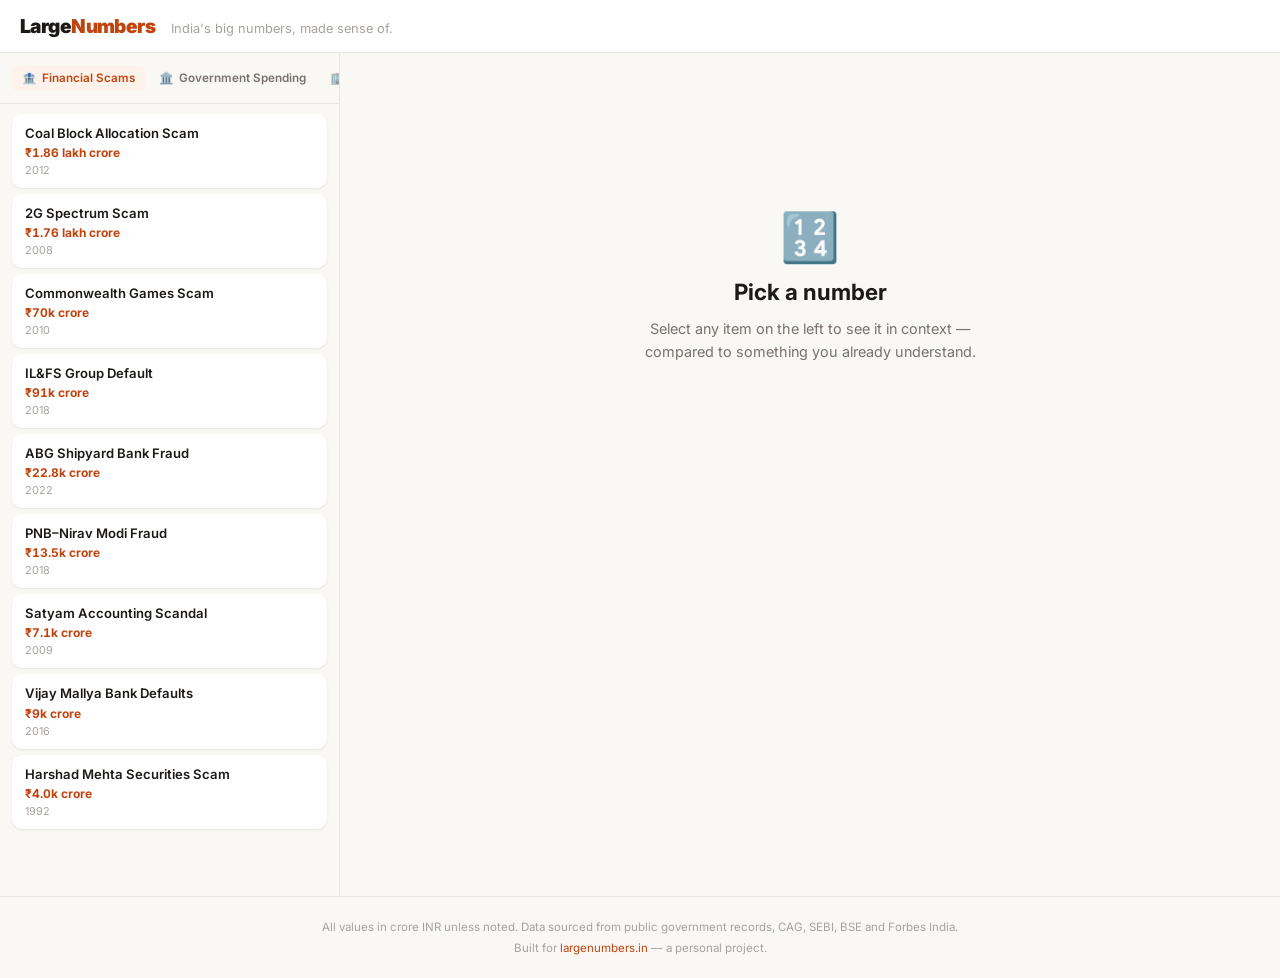
==== index.html @ 66a37976 "Initial commit — largenumbers.in static site Plain HTML + CSS + ES modules site contextualising Indi" ====
<!DOCTYPE html>
<html lang="en">
<head>
  <meta charset="UTF-8" />
  <meta name="viewport" content="width=device-width, initial-scale=1.0" />
  <title>Large Numbers — India's big numbers, made sense of</title>
  <meta name="description" content="India's most dizzying numbers — scams, budgets, corporate wealth — expressed as multiples of things you actually understand." />
  <meta property="og:title" content="Large Numbers" />
  <meta property="og:description" content="India's big numbers, made sense of." />
  <meta property="og:image" content="https://largenumbers.in/og.png" />
  <meta name="twitter:card" content="summary_large_image" />
  <link rel="preconnect" href="https://fonts.googleapis.com" />
  <link rel="preconnect" href="https://fonts.gstatic.com" crossorigin />
  <link href="https://fonts.googleapis.com/css2?family=Inter:wght@400;500;600;700;800;900&display=swap" rel="stylesheet" />
  <link rel="stylesheet" href="css/style.css" />
</head>
<body>

  <header class="site-header">
    <div class="header-inner">
      <a href="/" class="wordmark">
        <span class="wordmark-big">Large</span><span class="wordmark-accent">Numbers</span>
      </a>
      <p class="tagline">India's big numbers, made sense of.</p>
    </div>
  </header>

  <main class="main-layout">

    <!-- Left panel: picker -->
    <aside class="picker-panel">
      <nav id="category-tabs" class="category-tabs" aria-label="Categories"></nav>
      <div id="item-list" class="item-list" role="list" aria-label="Numbers"></div>
    </aside>

    <!-- Right panel: comparison -->
    <section id="comparison-panel" class="comparison-panel" aria-live="polite" aria-label="Comparison">
      <div class="empty-state">
        <div class="welcome-icon">🔢</div>
        <h2 class="welcome-title">Pick a number</h2>
        <p class="welcome-sub">Select any item on the left to see it in context — compared to something you already understand.</p>
      </div>
    </section>

  </main>

  <footer class="site-footer">
    <p>All values in crore INR unless noted. Data sourced from public government records, CAG, SEBI, BSE and Forbes India.</p>
    <p>Built for <a href="https://largenumbers.in" target="_blank">largenumbers.in</a> — a personal project.</p>
  </footer>

  <script type="module" src="js/app.js"></script>
</body>
</html>
---- css/style.css ----
/* ── Design tokens ─────────────────────────────────────────────────────────── */
:root {
  --bg:            #faf8f5;
  --surface:       #ffffff;
  --border:        #e8e4df;
  --text-primary:  #1c1917;
  --text-secondary:#78716c;
  --text-muted:    #a8a29e;
  --accent:        #c1440e;
  --accent-hover:  #a33609;
  --accent-bg:     #fef3ec;
  --accent-light:  #fde8d8;
  --dot-empty:     #f0ece7;
  --dot-full:      #c1440e;
  --dot-partial-bg:#fde8d8;

  --radius-sm: 6px;
  --radius:    10px;
  --radius-lg: 16px;
  --shadow-sm: 0 1px 3px rgba(0,0,0,.06), 0 1px 2px rgba(0,0,0,.04);
  --shadow:    0 4px 12px rgba(0,0,0,.08);
  --shadow-lg: 0 8px 24px rgba(0,0,0,.10);

  --font: 'Inter', system-ui, -apple-system, sans-serif;
}

@media (prefers-color-scheme: dark) {
  :root:not([data-theme="light"]) {
    --bg:            #141210;
    --surface:       #1e1b18;
    --border:        #2e2a26;
    --text-primary:  #f5f0eb;
    --text-secondary:#a8a29e;
    --text-muted:    #78716c;
    --accent:        #e05a1e;
    --accent-hover:  #c94d16;
    --accent-bg:     #2a1a10;
    --accent-light:  #3a2015;
    --dot-empty:     #2e2a26;
    --dot-full:      #e05a1e;
    --dot-partial-bg:#3a2015;
  }
}
:root[data-theme="dark"] {
  --bg:            #141210;
  --surface:       #1e1b18;
  --border:        #2e2a26;
  --text-primary:  #f5f0eb;
  --text-secondary:#a8a29e;
  --text-muted:    #78716c;
  --accent:        #e05a1e;
  --accent-hover:  #c94d16;
  --accent-bg:     #2a1a10;
  --accent-light:  #3a2015;
  --dot-empty:     #2e2a26;
  --dot-full:      #e05a1e;
  --dot-partial-bg:#3a2015;
}

/* ── Reset & base ───────────────────────────────────────────────────────────── */
*, *::before, *::after { box-sizing: border-box; margin: 0; padding: 0; }
html { scroll-behavior: smooth; }
body {
  font-family: var(--font);
  background: var(--bg);
  color: var(--text-primary);
  min-height: 100vh;
  display: flex;
  flex-direction: column;
  -webkit-font-smoothing: antialiased;
}
a { color: inherit; }
button { cursor: pointer; font-family: inherit; border: none; background: none; }

/* ── Header ─────────────────────────────────────────────────────────────────── */
.site-header {
  background: var(--surface);
  border-bottom: 1px solid var(--border);
  position: sticky;
  top: 0;
  z-index: 20;
}
.header-inner {
  max-width: 1280px;
  margin: 0 auto;
  padding: 14px 20px;
  display: flex;
  align-items: baseline;
  gap: 16px;
}
.wordmark {
  text-decoration: none;
  font-size: 1.2rem;
  font-weight: 900;
  letter-spacing: -0.03em;
  white-space: nowrap;
}
.wordmark-big { color: var(--text-primary); }
.wordmark-accent { color: var(--accent); }
.tagline {
  font-size: 0.8rem;
  color: var(--text-muted);
  font-weight: 400;
}

/* ── Main layout ────────────────────────────────────────────────────────────── */
.main-layout {
  flex: 1;
  display: grid;
  grid-template-columns: 340px 1fr;
  max-width: 1280px;
  margin: 0 auto;
  width: 100%;
  align-items: start;
  gap: 0;
}

/* ── Picker panel ───────────────────────────────────────────────────────────── */
.picker-panel {
  border-right: 1px solid var(--border);
  position: sticky;
  top: 57px;    /* header height */
  height: calc(100vh - 57px);
  overflow-y: auto;
  display: flex;
  flex-direction: column;
}

.category-tabs {
  display: flex;
  gap: 4px;
  padding: 12px 12px;
  border-bottom: 1px solid var(--border);
  flex-shrink: 0;
  overflow-x: auto;
  scrollbar-width: none;
}
.category-tabs::-webkit-scrollbar { display: none; }
.tab-btn {
  display: flex;
  align-items: center;
  gap: 5px;
  padding: 6px 10px;
  border-radius: var(--radius-sm);
  font-size: 0.73rem;
  font-weight: 600;
  color: var(--text-secondary);
  transition: background 0.15s, color 0.15s;
  white-space: nowrap;
  flex-shrink: 0;
}
.tab-btn:hover { background: var(--dot-empty); color: var(--text-primary); }
.tab-btn.active {
  background: var(--accent-bg);
  color: var(--accent);
}
.tab-emoji { font-size: 1em; }

.item-list {
  padding: 10px 12px 24px;
  display: flex;
  flex-direction: column;
  gap: 6px;
  overflow-y: auto;
}
.item-card {
  display: flex;
  flex-direction: column;
  align-items: flex-start;
  gap: 3px;
  padding: 10px 12px;
  border-radius: var(--radius);
  border: 1.5px solid transparent;
  text-align: left;
  transition: background 0.12s, border-color 0.12s;
  background: var(--surface);
  box-shadow: var(--shadow-sm);
}
.item-card:hover {
  background: var(--accent-bg);
  border-color: var(--accent-light);
}
.item-card.active {
  background: var(--accent-bg);
  border-color: var(--accent);
}
.item-label {
  font-size: 0.82rem;
  font-weight: 600;
  color: var(--text-primary);
  line-height: 1.3;
}
.item-card.active .item-label { color: var(--accent); }
.item-value {
  font-size: 0.75rem;
  font-weight: 700;
  color: var(--accent);
  font-variant-numeric: tabular-nums;
}
.item-year {
  font-size: 0.68rem;
  color: var(--text-muted);
}

/* ── Comparison panel ───────────────────────────────────────────────────────── */
.comparison-panel {
  padding: 32px 40px;
  min-height: calc(100vh - 57px);
}

/* Empty / welcome state */
.empty-state {
  display: flex;
  flex-direction: column;
  align-items: center;
  justify-content: center;
  text-align: center;
  min-height: 400px;
  gap: 12px;
}
.welcome-icon { font-size: 3rem; }
.welcome-title { font-size: 1.4rem; font-weight: 700; color: var(--text-primary); }
.welcome-sub { font-size: 0.9rem; color: var(--text-secondary); max-width: 340px; line-height: 1.6; }

/* Comparison card */
.comparison-card {
  display: flex;
  flex-direction: column;
  gap: 24px;
  max-width: 680px;
}

.comparison-header {
  display: flex;
  flex-direction: column;
  gap: 4px;
}
.item-name-display {
  font-size: 1.5rem;
  font-weight: 800;
  line-height: 1.2;
  letter-spacing: -0.02em;
  color: var(--text-primary);
}
.item-value-display {
  font-size: 0.85rem;
  color: var(--text-secondary);
  font-weight: 500;
}

/* Hero ratio */
.ratio-hero {
  display: flex;
  align-items: baseline;
  gap: 14px;
  flex-wrap: wrap;
  padding: 28px 32px;
  background: var(--accent-bg);
  border-radius: var(--radius-lg);
  border: 1.5px solid var(--accent-light);
}
.ratio-number {
  font-size: clamp(3rem, 10vw, 5.5rem);
  font-weight: 900;
  letter-spacing: -0.04em;
  line-height: 1;
  color: var(--accent);
}
.ratio-ref {
  font-size: 1rem;
  font-weight: 600;
  color: var(--text-secondary);
  max-width: 200px;
  line-height: 1.3;
}

.comparison-sentence {
  font-size: 1rem;
  line-height: 1.7;
  color: var(--text-secondary);
}

/* Dot grid */
.dot-grid {
  display: flex;
  flex-wrap: wrap;
  gap: 7px;
  padding: 16px;
  background: var(--surface);
  border-radius: var(--radius);
  border: 1px solid var(--border);
}
.dot {
  width: 36px;
  height: 36px;
  border-radius: 6px;
  flex-shrink: 0;
}
.dot-full {
  background: var(--dot-full);
}
.dot-partial {
  background: linear-gradient(
    to top,
    var(--dot-full) var(--fill),
    var(--dot-empty) var(--fill)
  );
  border: 1.5px solid var(--border);
}

.overflow-note {
  font-size: 0.75rem;
  color: var(--text-muted);
  padding-left: 2px;
}
.group-label {
  font-size: 0.72rem;
  color: var(--text-muted);
  padding-left: 2px;
}

/* Compare-to dropdown */
.ref-dropdown-wrap {
  display: flex;
  align-items: center;
  gap: 10px;
  flex-wrap: wrap;
}
.ref-label {
  font-size: 0.8rem;
  font-weight: 600;
  color: var(--text-secondary);
  white-space: nowrap;
}
.ref-select {
  font-family: var(--font);
  font-size: 0.82rem;
  font-weight: 500;
  color: var(--text-primary);
  background: var(--surface);
  border: 1.5px solid var(--border);
  border-radius: var(--radius-sm);
  padding: 6px 10px;
  cursor: pointer;
  max-width: 320px;
  transition: border-color 0.12s;
}
.ref-select:hover { border-color: var(--accent); }
.ref-select:focus { outline: 2px solid var(--accent); outline-offset: 1px; border-color: var(--accent); }

/* Context + sources */
.item-context {
  padding: 14px 16px;
  border-left: 3px solid var(--accent);
  background: var(--surface);
  border-radius: 0 var(--radius-sm) var(--radius-sm) 0;
}
.context-text {
  font-size: 0.85rem;
  color: var(--text-secondary);
  line-height: 1.6;
}

.sources-row {
  display: flex;
  align-items: center;
  gap: 10px;
  flex-wrap: wrap;
}
.sources-label {
  font-size: 0.75rem;
  color: var(--text-muted);
  font-weight: 500;
}
.source-link {
  font-size: 0.75rem;
  color: var(--accent);
  text-decoration: none;
  border-bottom: 1px solid var(--accent-light);
  padding-bottom: 1px;
  transition: border-color 0.1s;
}
.source-link:hover { border-color: var(--accent); }

/* Share */
.share-row { display: flex; }
.share-btn {
  padding: 9px 18px;
  background: var(--surface);
  border: 1.5px solid var(--border);
  border-radius: var(--radius-sm);
  font-size: 0.82rem;
  font-weight: 600;
  color: var(--text-secondary);
  transition: background 0.12s, border-color 0.12s, color 0.12s;
}
.share-btn:hover {
  background: var(--accent-bg);
  border-color: var(--accent);
  color: var(--accent);
}

/* ── Footer ─────────────────────────────────────────────────────────────────── */
.site-footer {
  border-top: 1px solid var(--border);
  padding: 20px;
  text-align: center;
  font-size: 0.72rem;
  color: var(--text-muted);
  line-height: 1.8;
}
.site-footer a { color: var(--accent); text-decoration: none; }
.site-footer a:hover { text-decoration: underline; }

/* ── Responsive ─────────────────────────────────────────────────────────────── */
@media (max-width: 768px) {
  .main-layout {
    grid-template-columns: 1fr;
  }
  .picker-panel {
    position: static;
    height: auto;
    border-right: none;
    border-bottom: 1px solid var(--border);
  }
  .item-list {
    max-height: 280px;
    overflow-y: auto;
  }
  .comparison-panel {
    padding: 20px 16px;
    min-height: unset;
  }
  .ratio-hero {
    padding: 20px;
  }
  .tagline { display: none; }
}
@media (max-width: 420px) {
  .dot { width: 28px; height: 28px; border-radius: 5px; }
  .dot-grid { gap: 5px; padding: 12px; }
}
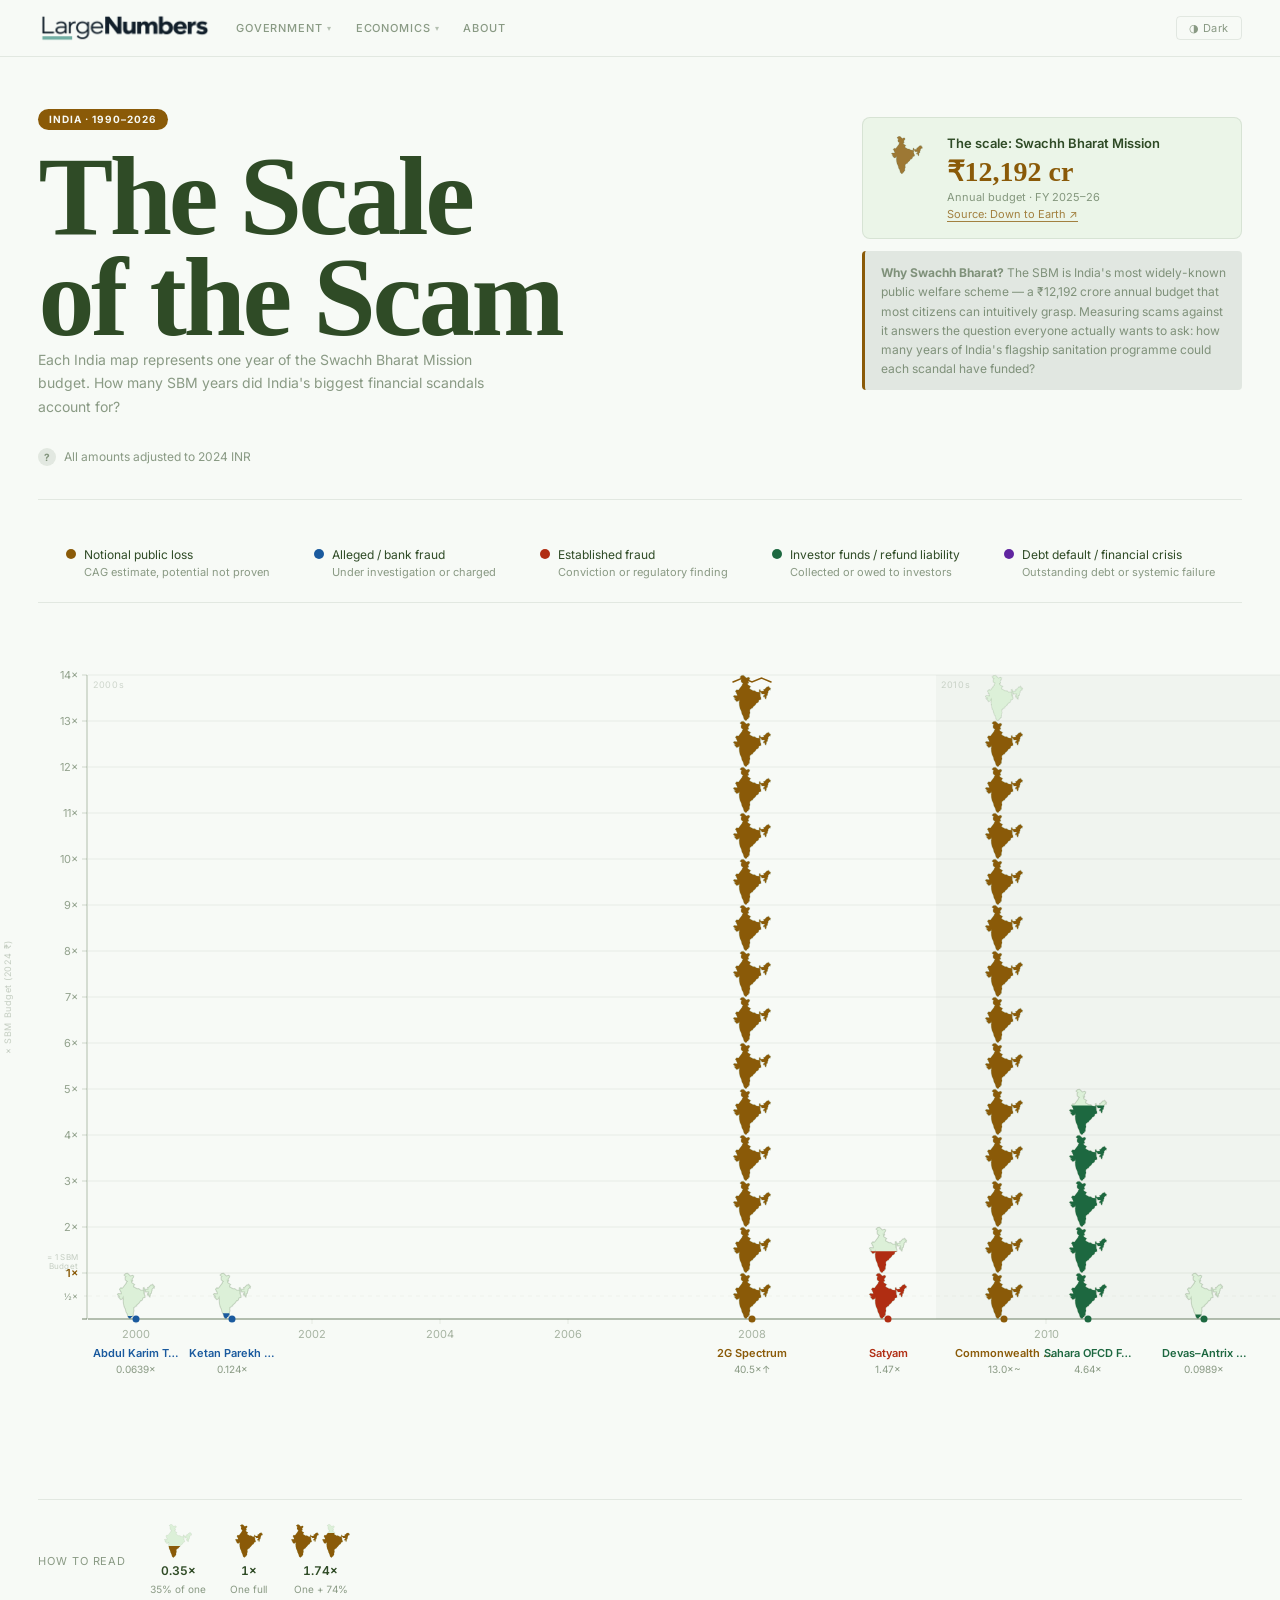
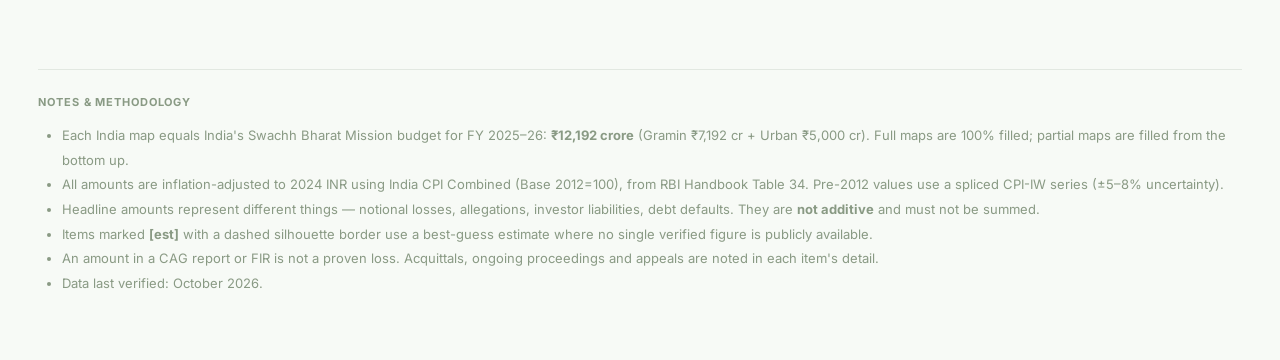
==== commit 83a450a7: "Launch MVP — 5 viz pages + Global GDP + Cloudflare Analytics - Add Global GDP page (bubble grid, car" ====
--- a/index.html
+++ b/index.html
@@ -1,54 +1,13 @@
 <!DOCTYPE html>
 <html lang="en">
 <head>
-  <meta charset="UTF-8" />
-  <meta name="viewport" content="width=device-width, initial-scale=1.0" />
-  <title>Large Numbers — India's big numbers, made sense of</title>
-  <meta name="description" content="India's most dizzying numbers — scams, budgets, corporate wealth — expressed as multiples of things you actually understand." />
-  <meta property="og:title" content="Large Numbers" />
-  <meta property="og:description" content="India's big numbers, made sense of." />
-  <meta property="og:image" content="https://largenumbers.in/og.png" />
-  <meta name="twitter:card" content="summary_large_image" />
-  <link rel="preconnect" href="https://fonts.googleapis.com" />
-  <link rel="preconnect" href="https://fonts.gstatic.com" crossorigin />
-  <link href="https://fonts.googleapis.com/css2?family=Inter:wght@400;500;600;700;800;900&display=swap" rel="stylesheet" />
-  <link rel="stylesheet" href="css/style.css" />
+  <meta charset="UTF-8">
+  <meta http-equiv="refresh" content="0; url=scams.html">
+  <title>largenumbers.in</title>
 </head>
 <body>
-
-  <header class="site-header">
-    <div class="header-inner">
-      <a href="/" class="wordmark">
-        <span class="wordmark-big">Large</span><span class="wordmark-accent">Numbers</span>
-      </a>
-      <p class="tagline">India's big numbers, made sense of.</p>
-    </div>
-  </header>
-
-  <main class="main-layout">
-
-    <!-- Left panel: picker -->
-    <aside class="picker-panel">
-      <nav id="category-tabs" class="category-tabs" aria-label="Categories"></nav>
-      <div id="item-list" class="item-list" role="list" aria-label="Numbers"></div>
-    </aside>
-
-    <!-- Right panel: comparison -->
-    <section id="comparison-panel" class="comparison-panel" aria-live="polite" aria-label="Comparison">
-      <div class="empty-state">
-        <div class="welcome-icon">🔢</div>
-        <h2 class="welcome-title">Pick a number</h2>
-        <p class="welcome-sub">Select any item on the left to see it in context — compared to something you already understand.</p>
-      </div>
-    </section>
-
-  </main>
-
-  <footer class="site-footer">
-    <p>All values in crore INR unless noted. Data sourced from public government records, CAG, SEBI, BSE and Forbes India.</p>
-    <p>Built for <a href="https://largenumbers.in" target="_blank">largenumbers.in</a> — a personal project.</p>
-  </footer>
-
-  <script type="module" src="js/app.js"></script>
+  <script>window.location.replace('scams.html');</script>
+<!-- Cloudflare Web Analytics -->
+<script defer src="https://static.cloudflareinsights.com/beacon.min.js" data-cf-beacon='{"token": "REPLACE_WITH_YOUR_TOKEN"}'></script>
 </body>
 </html>
